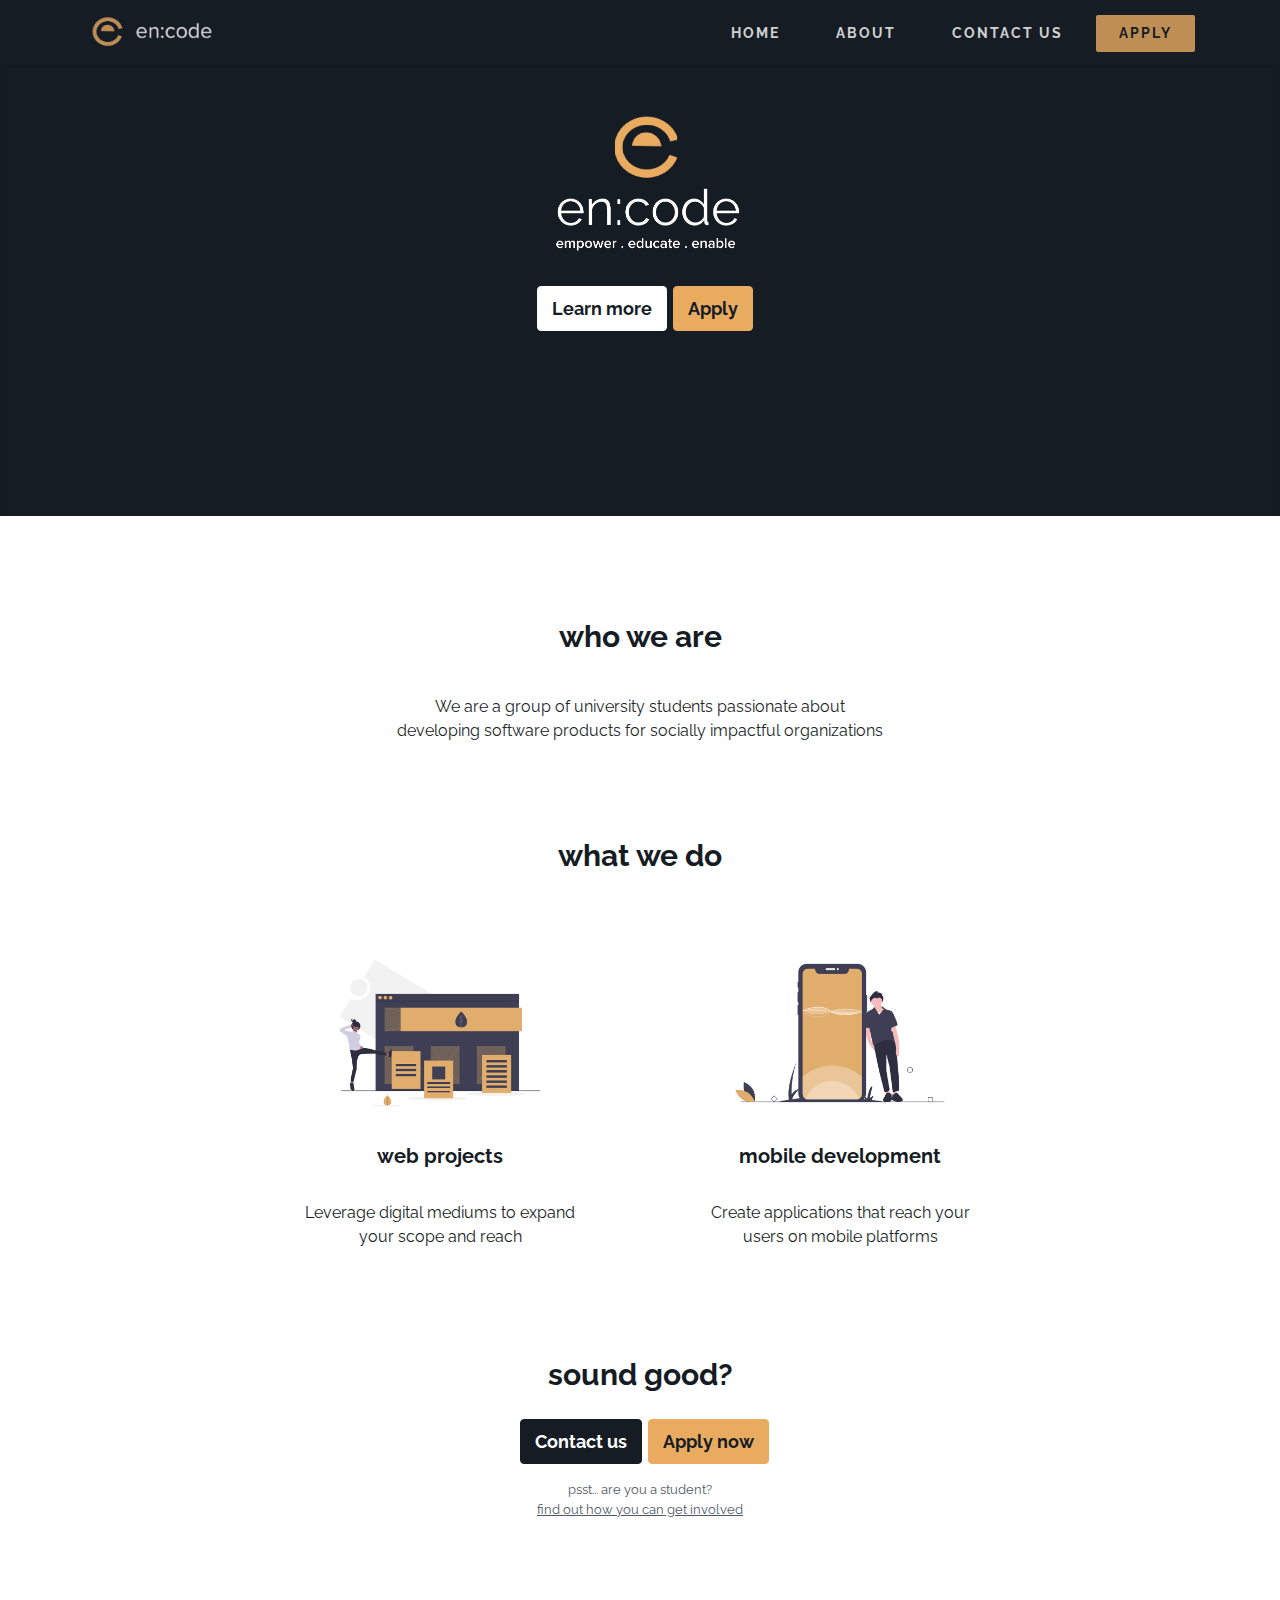
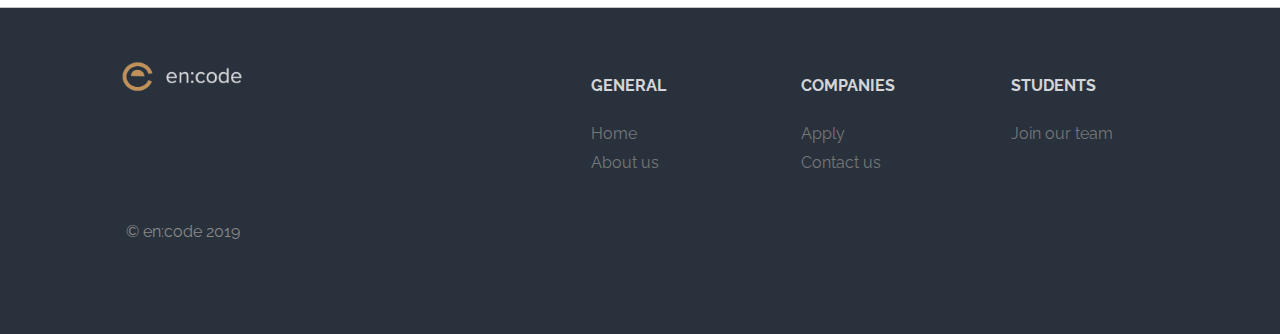
==== index.html @ ad42a8f4 "initial commit" ====
<!DOCTYPE html>
<html>
    <head lang="en">
        <meta name="viewport" content="width=device-width, initial-scale=1, shrink-to-fit=no">
        <meta http-equiv="Content-Type" content="text/html; charset=UTF-8">
        <base href=".">

        <!-- bootstrap css and js -->
        <link rel="stylesheet" href="https://stackpath.bootstrapcdn.com/bootstrap/4.3.1/css/bootstrap.min.css" integrity="sha384-ggOyR0iXCbMQv3Xipma34MD+dH/1fQ784/j6cY/iJTQUOhcWr7x9JvoRxT2MZw1T" crossorigin="anonymous">
        <script src="https://code.jquery.com/jquery-3.3.1.slim.min.js" integrity="sha384-q8i/X+965DzO0rT7abK41JStQIAqVgRVzpbzo5smXKp4YfRvH+8abtTE1Pi6jizo" crossorigin="anonymous"></script>
        <script src="https://cdnjs.cloudflare.com/ajax/libs/popper.js/1.14.7/umd/popper.min.js" integrity="sha384-UO2eT0CpHqdSJQ6hJty5KVphtPhzWj9WO1clHTMGa3JDZwrnQq4sF86dIHNDz0W1" crossorigin="anonymous"></script>
        <script src="https://stackpath.bootstrapcdn.com/bootstrap/4.3.1/js/bootstrap.min.js" integrity="sha384-JjSmVgyd0p3pXB1rRibZUAYoIIy6OrQ6VrjIEaFf/nJGzIxFDsf4x0xIM+B07jRM" crossorigin="anonymous"></script>
        
        <!-- fonts -->
        <link href="https://fonts.googleapis.com/css?family=Raleway:400,700&display=swap" rel="stylesheet">
        <link href="https://fonts.googleapis.com/css?family=Anonymous+Pro&display=swap" rel="stylesheet">


        <title>en:code</title>
        <link rel="icon" type="image/png" href="images/favicon.ico" sizes="32x32" />

        <link rel="stylesheet" href="./assets/css/main.css"> <!-- main css -->
        <link rel="stylesheet" href="./assets/css/nav.css"> <!-- navbar css -->
        <link rel="stylesheet" href="./assets/css/title.css"> <!-- title css -->
        <link rel="stylesheet" href="./assets/css/card.css"> <!-- 2 panel view css -->
        <link rel="stylesheet" href="./assets/css/footer.css"> <!-- footer css -->

    </head>
    <body>
        <!-- navbar -->
        <nav class="navbar navbar-expand-lg encode-navbar">
            <div class="container">
                <a class="navbar-brand" href="./index.html">
                    <img src="./images/encode-logo.png" height="40" class="d-inline-block align-top">
                </a>
            
                <button class="navbar-toggler" type="button" data-toggle="collapse" data-target="#navbarSupportedContent" aria-controls="navbarSupportedContent" aria-expanded="false" aria-label="Toggle navigation">
                     <span class="navbar-toggler-icon"></span>
                </button>
                <div class="collapse navbar-collapse" id="navbarSupportedContent">
                    <ul class="navbar-nav ml-auto">
                    <li class="nav-item active">
                        <a class="nav-link" href="./index.html">HOME <span class="sr-only">(current)</span></a>
                    </li>
                    <li class="nav-item">
                        <a class="nav-link" href="./students.html">ABOUT</a>
                    </li>
                    <li class="nav-item">
                        <a class="nav-link" href="mailto:encode.sg@gmail.com">CONTACT US</a>
                    </li>
                    <li class="nav-item highlighted-nav-item">
                        <a class="nav-link" href="#">APPLY</a>
                    </li>
                    </ul>
                </div>
            </div>
        </nav>
        <!-- end navbar -->

        <div id="main">
            <!-- title -->
            <div class="section section-zero full-width-section title-section">
                <img class="title-img" src="./images/encode-logo-banner.png">
                </br>
                <!-- <div class="landing__description col-xl-4 col-lg-6 col-md-8 col-sm-10 col-10 mx-auto">
                        We’re honored you’re considering joining our team. <br>Here’s how you can do it
                </div> -->
                </br>
                <a href="./students.html" class="btn btn-light title-button-left">
                    Learn more
                </a>
                <a href="#FORM_HERE" class="btn btn-light title-button-right">
                    Apply
                </a>
            </div>
            <!-- end title -->
            <br><br>
            <div class="section">
                <div class="section-subtitle">who we are</div>
                <br>
                <div class="row justify-content-center">
                    <p class="descriptor">
                            We are a group of university students passionate about <br>
                            developing software products for socially impactful organizations
                    </p>
                </div>
            </div>
            <br>
            <div class="full-width-section">
                <div class="grid-cards">
                    <div class="section-subtitle">what we do</div>
                    <div class="row justify-content-center">
                        <div class="card grid-card-flat">
                            <img class="two-card-img" src="./images/web-image.png">
                            <div class="grid-card-content card-body">
                                <div class="project-card-title">web projects</div>
                                <div class="descriptor">Leverage digital mediums to expand your scope and reach</div>
                            </div>
                        </div>
                    
                        <div class="card grid-card-flat">
                            <img class="two-card-img" src="./images/mobile-image.png">
                            <div class="grid-card-content card-body">
                                <div class="project-card-title">mobile development</div>
                                <div class="descriptor">Create applications that reach your users on mobile platforms</div>
                            </div>
                        </div>
                    </div>
                </div>
                
                <br><br>

                <div class="section-subtitle">sound good?</div>
                <a href="mailto:encode.sg@gmail.com" class="btn btn-light bottom-button-left">
                    Contact us
                </a>
                <a href="#CLIENT_FORM_HERE" class="btn btn-light title-button-right">
                    Apply now
                </a>
                <p class="ps">
                    psst... are you a student? <br>
                    <a href="./students.html">find out how you can get involved</a>
                </p>
                <br><br>
            </div>
        </div>
        <br>
        <!-- footer -->
        <footer>
            <div class="container text-center text-md-left">
                <div class="row">
                <div class="col-md-5 mx-auto">
                    <a href="./index.html">
                    <img src="./images/encode-logo.png" height="40">
                    </a>
                </div>
                <div class="col-md-7 mx-auto">
                    <div class="row">
                    
                        <div class="col-md-3 mx-auto">
                        <div class="footer-header mt-3 mb-4">GENERAL</div>
                        <ul class="list-unstyled footer-text">
                            
                            <li class="footer-link">
                                    <a href="./index.html">Home</a>
                            </li>
                            
                            <li class="footer-link">
                                <a href="./students.html">About us</a>
                            </li>
                            
                        </ul>
                        </div>
                    
                        <div class="col-md-3 mx-auto">
                        <div class="footer-header mt-3 mb-4">COMPANIES</div>
                        <ul class="list-unstyled footer-text">
                            
                            <li class="footer-link">
                                <a href="#FORM_HERE">Apply</a>
                            </li>
                            
                            <li class="footer-link">
                                <a href="mailto:encode.sg@gmail.com">Contact us</a>
                            </li>
                            
                        </ul>
                        </div>
                    
                        <div class="col-md-3 mx-auto">
                        <div class="footer-header mt-3 mb-4">STUDENTS</div>
                        <ul class="list-unstyled footer-text">
                            <li class="footer-link">
                                <a href="./students.html">Join our team</a>
                            </li>
                        </ul>
                        </div>
                        
                    </div>
                </div>
                </div>
                <br>
                <p id="copyright">© en:code 2019</p>
            </div>
            <br>
        </footer>
        <!-- end footer -->    
    </body>
</html>
---- assets/css/main.css ----
body, html {
  overflow-x: hidden;
}

body {
  font-family: 'Raleway', sans-serif;
  font-size: 1em;
  text-align: center;
}

#main {
  width: 70%;
  margin: 0 auto;
}

.section {
  padding-top: 50px;
  padding-bottom: 50px;
}

.section-subtitle {
  color: #161C24;
  font-weight: bold;
  font-size: 30px;
  font-family: 'Raleway', sans-serif;
  margin-bottom: 12px;
}

.section-zero {
  color: white;
  background-color: #161C24;
  box-shadow: inset 0px 1px 0px 0px rgba(0, 0, 0, 0.05), inset 0px 2px 3px 0px rgba(0, 0, 0, 0.1);
}

.full-width-section {
  width: 100vw;
  position: relative;
  left: 50%;
  right: 50%;
  margin-left: -50vw;
  margin-right: -50vw;
} 


.descriptor {
  font-size: 16px;
}

.bottom-button-left {
  font-weight: bolder;
  font-size: 18px;
  color: #FFFFFF;
  background-color: #161C24;
  border-color: #161C24;
  border-radius: 4px;
  padding: 8px 14px;
  margin: 10px 1px 0px 10px;
  transition: margin-top 250ms;
}

.bottom-button-left:hover {
  margin-top: 4px;
  color: rgb(241, 241, 241);
  background-color: #29313C;
  border-color: rgb(241, 241, 241);
}

.ps {
  margin-top: 16px;
  font-size: 13px;
  color: #4F5966;
  text-decoration: none;
}

.ps a {
  color: #4F5966;
  text-decoration: underline;
}

.ps a:hover {
  color: #E9AB60;
  text-decoration: underline;
}

#copyright {
  color: white; 
  margin-left: 11px;
}
---- assets/css/nav.css ----
/* navbar items */
.nav-item {
    font-weight: bold;
    font-size: 14px;
    margin-left: 10px;
    padding-left: 15px;
    padding-right: 15px;
    letter-spacing: 2px;
    opacity: 0.8;
}

.nav-item:hover {
    opacity: 1;
}

/* navbar brand */
.navbar-brand {
    opacity: 0.8;
}
  
.navbar-brand:hover {
    opacity: 1;
}

/* navbar */
.encode-navbar {
    font-family: 'Raleway', sans-serif;
    background-color: #161C24;
}

.encode-navbar a {
    color: white;
}

.encode-navbar .highlighted-nav-item {
    background-color: #E9AB60;
    border-radius: 2px;
}

.encode-navbar .highlighted-nav-item a {
    color: #161C24;
}

.encode-navbar .navbar-toggler {
    border-color: rgba(255,255,255,.1);
}
---- assets/css/title.css ----
.title-section {
  height: 50vh;
  text-align: center;
  padding-left: 5vh;
  padding-right: 5vh;
}

.title {
  font-size: 34px;
  font-weight: 550;
  color: white;
  margin: 20px auto 0px auto;
}

.title-img {
  max-height: 8.5em;
  width: auto;
  margin: auto;
  text-align: center;
}

.title-button-left {
  font-weight: bolder;
  font-size: 18px;
  color: #161C24;
  background-color: #FFFFFF;
  border-color: #FFFFFF;
  border-radius: 4px;
  padding: 8px 14px;
  margin: 10px 1px 0px 10px;
  transition: margin-top 250ms;
}
  
.title-button-left:hover {
  margin-top: 4px;
  color: #29313C;
  background-color: rgb(241, 241, 241);
  border-color: rgb(241, 241, 241);
}

.title-button-right {
  font-weight: bolder;
  font-size: 18px;
  color: #161C24;
  border-radius: 4px;
  /* border-width: 2.5px; */
  background-color: #E9AB60;
  border-color: #E9AB60;
  padding: 8px 14px;
  margin: 10px 1px 0px 1px;
  transition: margin-top 250ms;
}

.title-button-right:hover {
  margin-top: 4px;
  color: #29313C;
  background-color: #F2B871;
  border-color: #F2B871;
}
---- assets/css/card.css ----
.grid-cards {
    margin: 0 auto;
    width: 75%;
}

.grid-card-flat {
  width: 350px;
  margin: 25px 25px;
  padding: 30px 10px 10px 10px;
  border-width: 0px;
}

.two-card-img {
  max-height: 11em;
  width: auto;
  display: block;
  margin: auto;
  text-align: center;
}

.grid-card-img {
  max-height: 8.5em;
  width: auto;
  display: block;
  margin: auto;
  text-align: center;
}

.grid-card-content {
  color: #161C24;
  font-size: 14px;
  font-family: 'Raleway', sans-serif;
}


.project-card-title {
  font-weight: bold;
  font-size: 20px;
  margin-bottom: 30px;
}
---- assets/css/footer.css ----
footer {
  padding: 50px 100px;
  border-top: 1px solid #C4C4C4;
  background-color: #29313C;
}

footer a {
  color: #898989;
  padding-bottom: 10px;
  opacity: 0.8;
}

footer a:hover {
  color: white;
  opacity: 1;
  text-decoration: none;
}

.footer-header {
  font-size: 16px;
  font-weight: bold;
  color: white;
  opacity: 0.8;
}

.footer-link {
	padding-bottom: 5px;
}

#copyright {
  color: #898989;
}
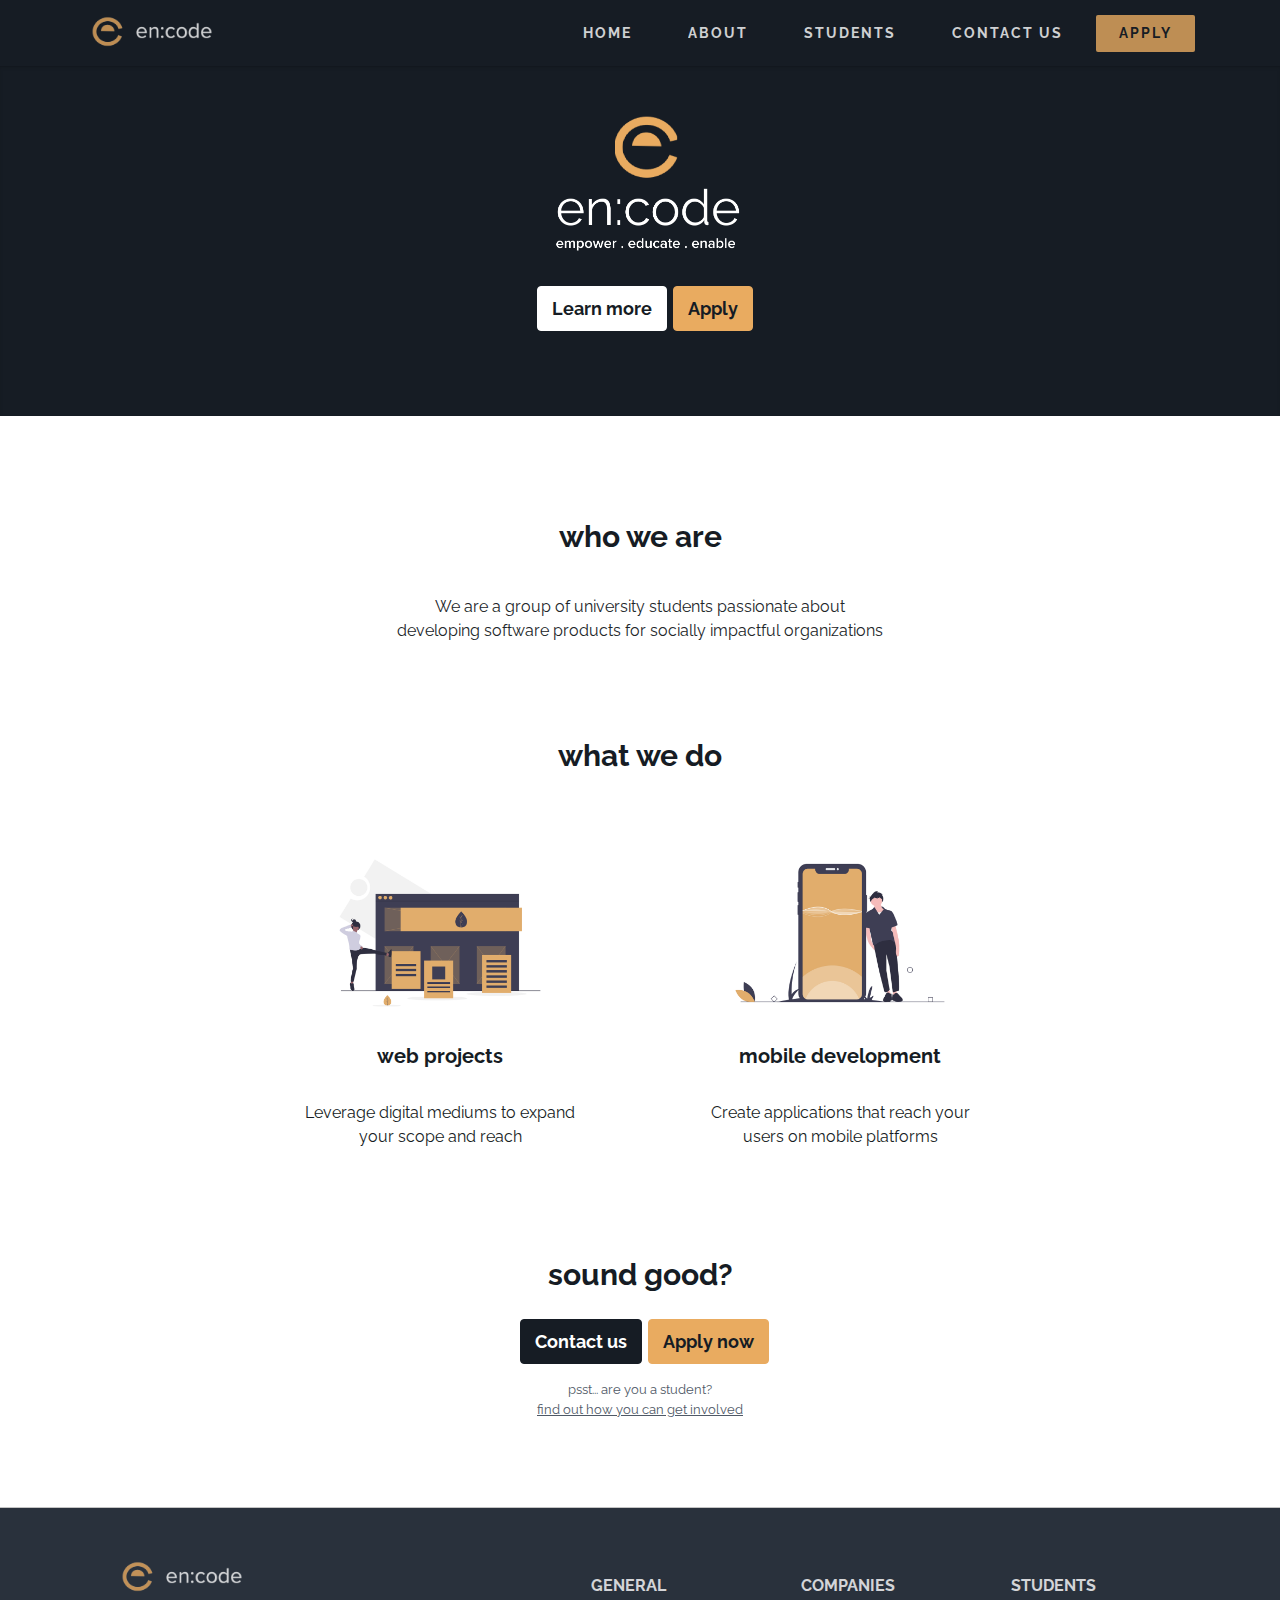
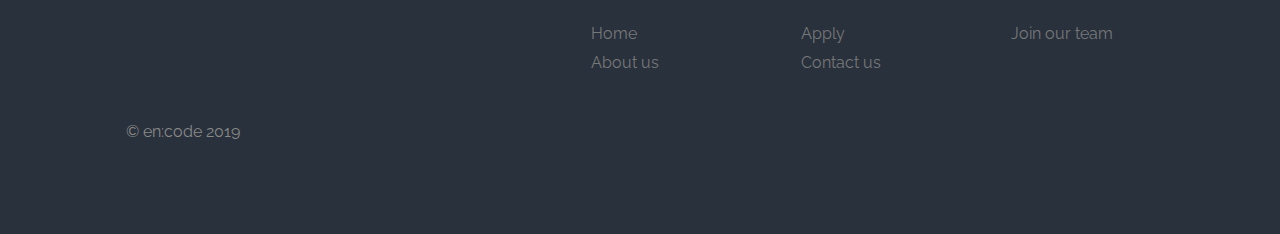
==== commit 5e278f88: "bug fixes" ====
--- a/index.html
+++ b/index.html
@@ -44,6 +44,9 @@
                     </li>
                     <li class="nav-item">
                         <a class="nav-link" href="./students.html">ABOUT</a>
+                    </li>
+                    <li class="nav-item">
+                        <a class="nav-link" href="./students.html">STUDENTS</a>
                     </li>
                     <li class="nav-item">
                         <a class="nav-link" href="mailto:encode.sg@gmail.com">CONTACT US</a>
--- a/assets/css/title.css
+++ b/assets/css/title.css
@@ -1,5 +1,5 @@
 .title-section {
-  height: 50vh;
+  height: 350px;
   text-align: center;
   padding-left: 5vh;
   padding-right: 5vh;
--- a/assets/css/card.css
+++ b/assets/css/card.css
@@ -7,6 +7,13 @@
   width: 350px;
   margin: 25px 25px;
   padding: 30px 10px 10px 10px;
+  border-width: 0px;
+}
+
+.center-card {
+  width: 45vw;
+  margin: 0px;
+  padding: 0px 5px 0px 5px;
   border-width: 0px;
 }
 
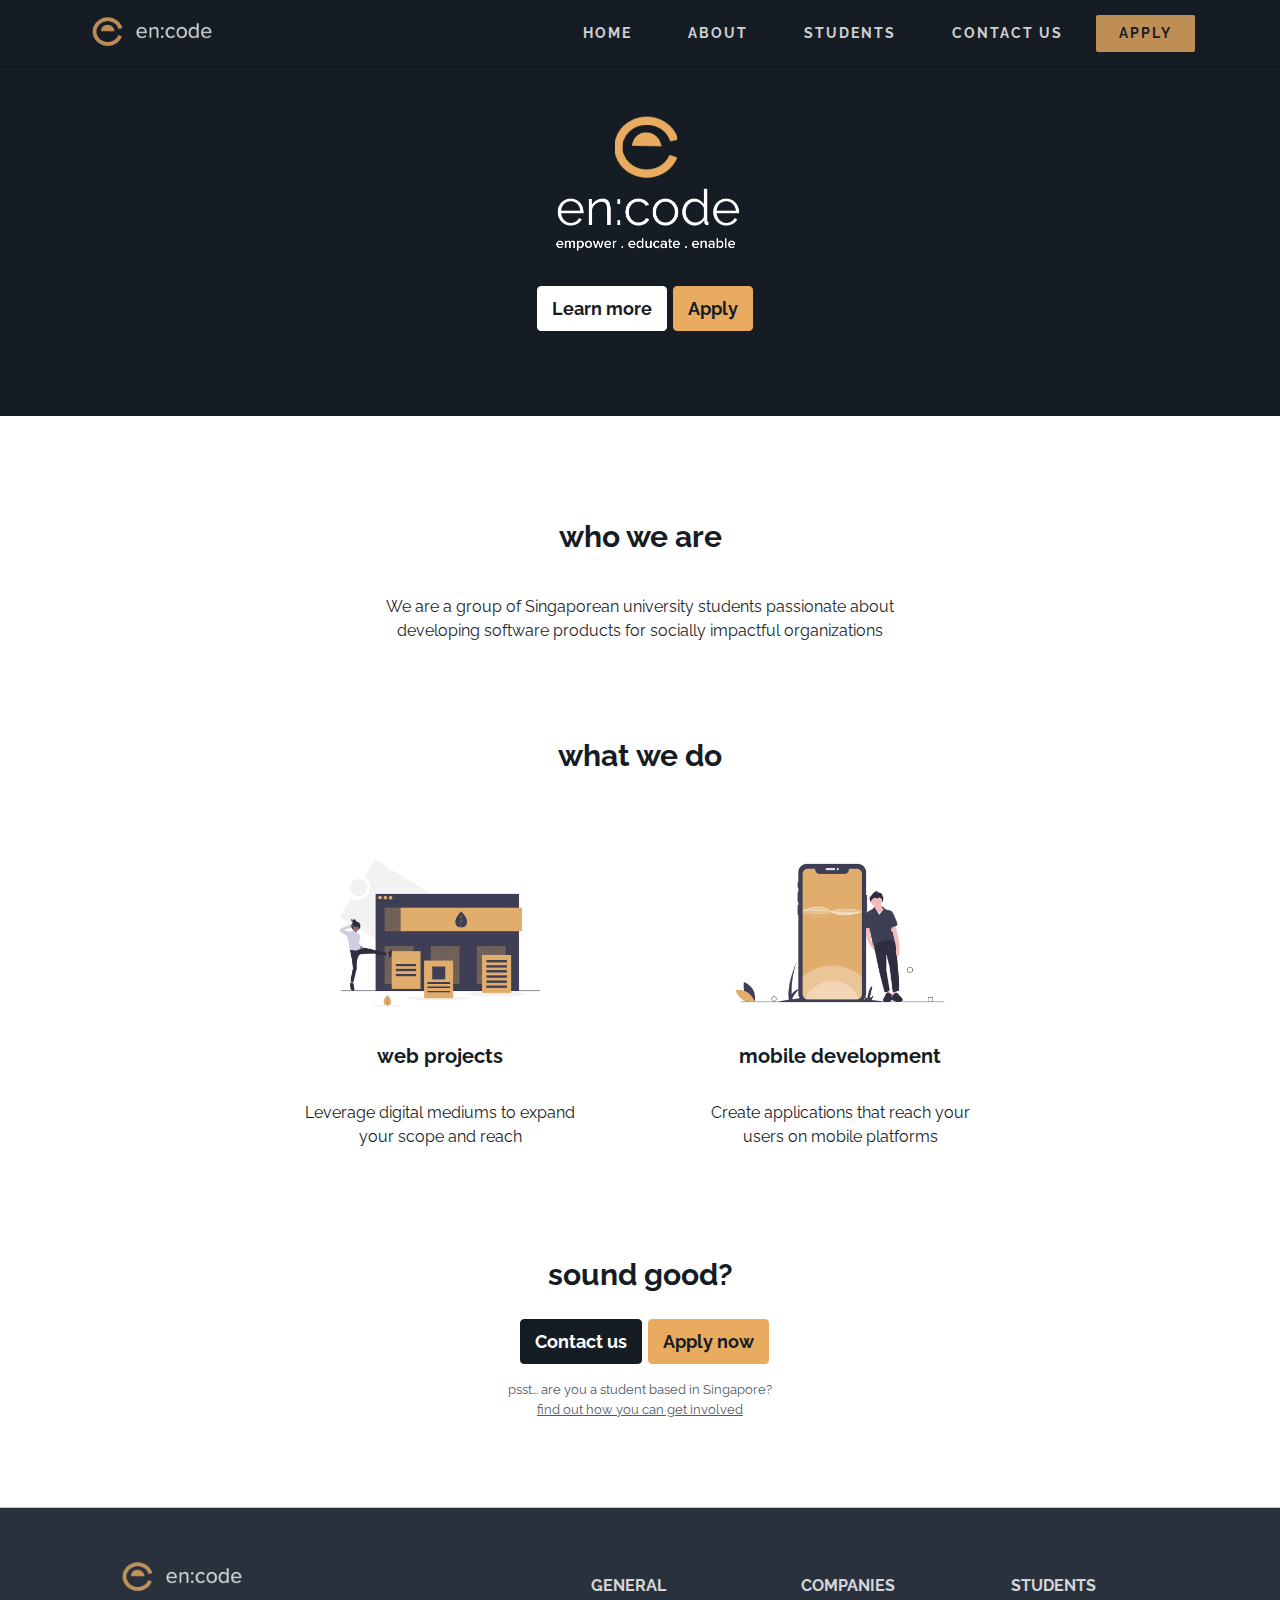
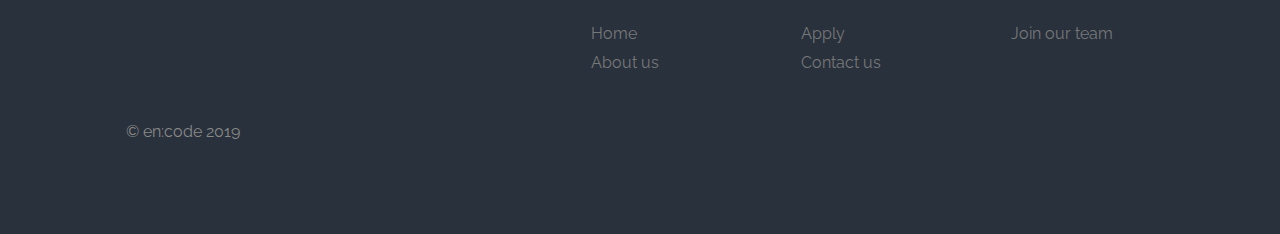
==== commit 732c6d11: "update to make more local" ====
--- a/index.html
+++ b/index.html
@@ -15,7 +15,6 @@
         <link href="https://fonts.googleapis.com/css?family=Raleway:400,700&display=swap" rel="stylesheet">
         <link href="https://fonts.googleapis.com/css?family=Anonymous+Pro&display=swap" rel="stylesheet">
 
-
         <title>en:code</title>
         <link rel="icon" type="image/png" href="images/favicon.ico" sizes="32x32" />
 
@@ -24,6 +23,35 @@
         <link rel="stylesheet" href="./assets/css/title.css"> <!-- title css -->
         <link rel="stylesheet" href="./assets/css/card.css"> <!-- 2 panel view css -->
         <link rel="stylesheet" href="./assets/css/footer.css"> <!-- footer css -->
+
+        <!-- Facebook Pixel Code -->
+        <script>
+            !function(f,b,e,v,n,t,s)
+            {if(f.fbq)return;n=f.fbq=function(){n.callMethod?
+            n.callMethod.apply(n,arguments):n.queue.push(arguments)};
+            if(!f._fbq)f._fbq=n;n.push=n;n.loaded=!0;n.version='2.0';
+            n.queue=[];t=b.createElement(e);t.async=!0;
+            t.src=v;s=b.getElementsByTagName(e)[0];
+            s.parentNode.insertBefore(t,s)}(window, document,'script',
+            'https://connect.facebook.net/en_US/fbevents.js');
+            fbq('init', '1826498440826877');
+            fbq('track', 'PageView');
+        </script>
+        <noscript><img height="1" width="1" style="display:none"
+            src="https://www.facebook.com/tr?id=1826498440826877&ev=PageView&noscript=1"
+        /></noscript>
+        <!-- End Facebook Pixel Code -->
+
+        
+        <!-- Global site tag (gtag.js) - Google Analytics -->
+        <script async src="https://www.googletagmanager.com/gtag/js?id=UA-143259665-1"></script>
+        <script>
+        window.dataLayer = window.dataLayer || [];
+        function gtag(){dataLayer.push(arguments);}
+        gtag('js', new Date());
+
+        gtag('config', 'UA-143259665-1');
+        </script>
 
     </head>
     <body>
@@ -43,7 +71,7 @@
                         <a class="nav-link" href="./index.html">HOME <span class="sr-only">(current)</span></a>
                     </li>
                     <li class="nav-item">
-                        <a class="nav-link" href="./students.html">ABOUT</a>
+                        <a class="nav-link" href="https://drive.google.com/file/d/1be5HBCyz2NXiURlJlyurAY3LdhscGsAI/view?usp=sharing">ABOUT</a>
                     </li>
                     <li class="nav-item">
                         <a class="nav-link" href="./students.html">STUDENTS</a>
@@ -52,7 +80,7 @@
                         <a class="nav-link" href="mailto:encode.sg@gmail.com">CONTACT US</a>
                     </li>
                     <li class="nav-item highlighted-nav-item">
-                        <a class="nav-link" href="#">APPLY</a>
+                        <a class="nav-link" href="https://forms.gle/bmCV86mYhnv4U2Cp7">APPLY</a>
                     </li>
                     </ul>
                 </div>
@@ -69,10 +97,10 @@
                         We’re honored you’re considering joining our team. <br>Here’s how you can do it
                 </div> -->
                 </br>
-                <a href="./students.html" class="btn btn-light title-button-left">
+                <a href="https://drive.google.com/file/d/1be5HBCyz2NXiURlJlyurAY3LdhscGsAI/view?usp=sharing" class="btn btn-light title-button-left">
                     Learn more
                 </a>
-                <a href="#FORM_HERE" class="btn btn-light title-button-right">
+                <a href="https://forms.gle/bmCV86mYhnv4U2Cp7" class="btn btn-light title-button-right">
                     Apply
                 </a>
             </div>
@@ -83,7 +111,7 @@
                 <br>
                 <div class="row justify-content-center">
                     <p class="descriptor">
-                            We are a group of university students passionate about <br>
+                            We are a group of Singaporean university students passionate about <br>
                             developing software products for socially impactful organizations
                     </p>
                 </div>
@@ -117,11 +145,11 @@
                 <a href="mailto:encode.sg@gmail.com" class="btn btn-light bottom-button-left">
                     Contact us
                 </a>
-                <a href="#CLIENT_FORM_HERE" class="btn btn-light title-button-right">
+                <a href="https://forms.gle/bmCV86mYhnv4U2Cp7" class="btn btn-light title-button-right">
                     Apply now
                 </a>
                 <p class="ps">
-                    psst... are you a student? <br>
+                    psst... are you a student based in Singapore? <br>
                     <a href="./students.html">find out how you can get involved</a>
                 </p>
                 <br><br>
@@ -149,7 +177,7 @@
                             </li>
                             
                             <li class="footer-link">
-                                <a href="./students.html">About us</a>
+                                <a href="https://drive.google.com/file/d/1be5HBCyz2NXiURlJlyurAY3LdhscGsAI/view?usp=sharing">About us</a>
                             </li>
                             
                         </ul>
@@ -160,7 +188,7 @@
                         <ul class="list-unstyled footer-text">
                             
                             <li class="footer-link">
-                                <a href="#FORM_HERE">Apply</a>
+                                <a href="https://forms.gle/bmCV86mYhnv4U2Cp7">Apply</a>
                             </li>
                             
                             <li class="footer-link">
@@ -174,7 +202,7 @@
                         <div class="footer-header mt-3 mb-4">STUDENTS</div>
                         <ul class="list-unstyled footer-text">
                             <li class="footer-link">
-                                <a href="./students.html">Join our team</a>
+                                <a href="https://encode706716.typeform.com/to/iHUX48">Join our team</a>
                             </li>
                         </ul>
                         </div>
